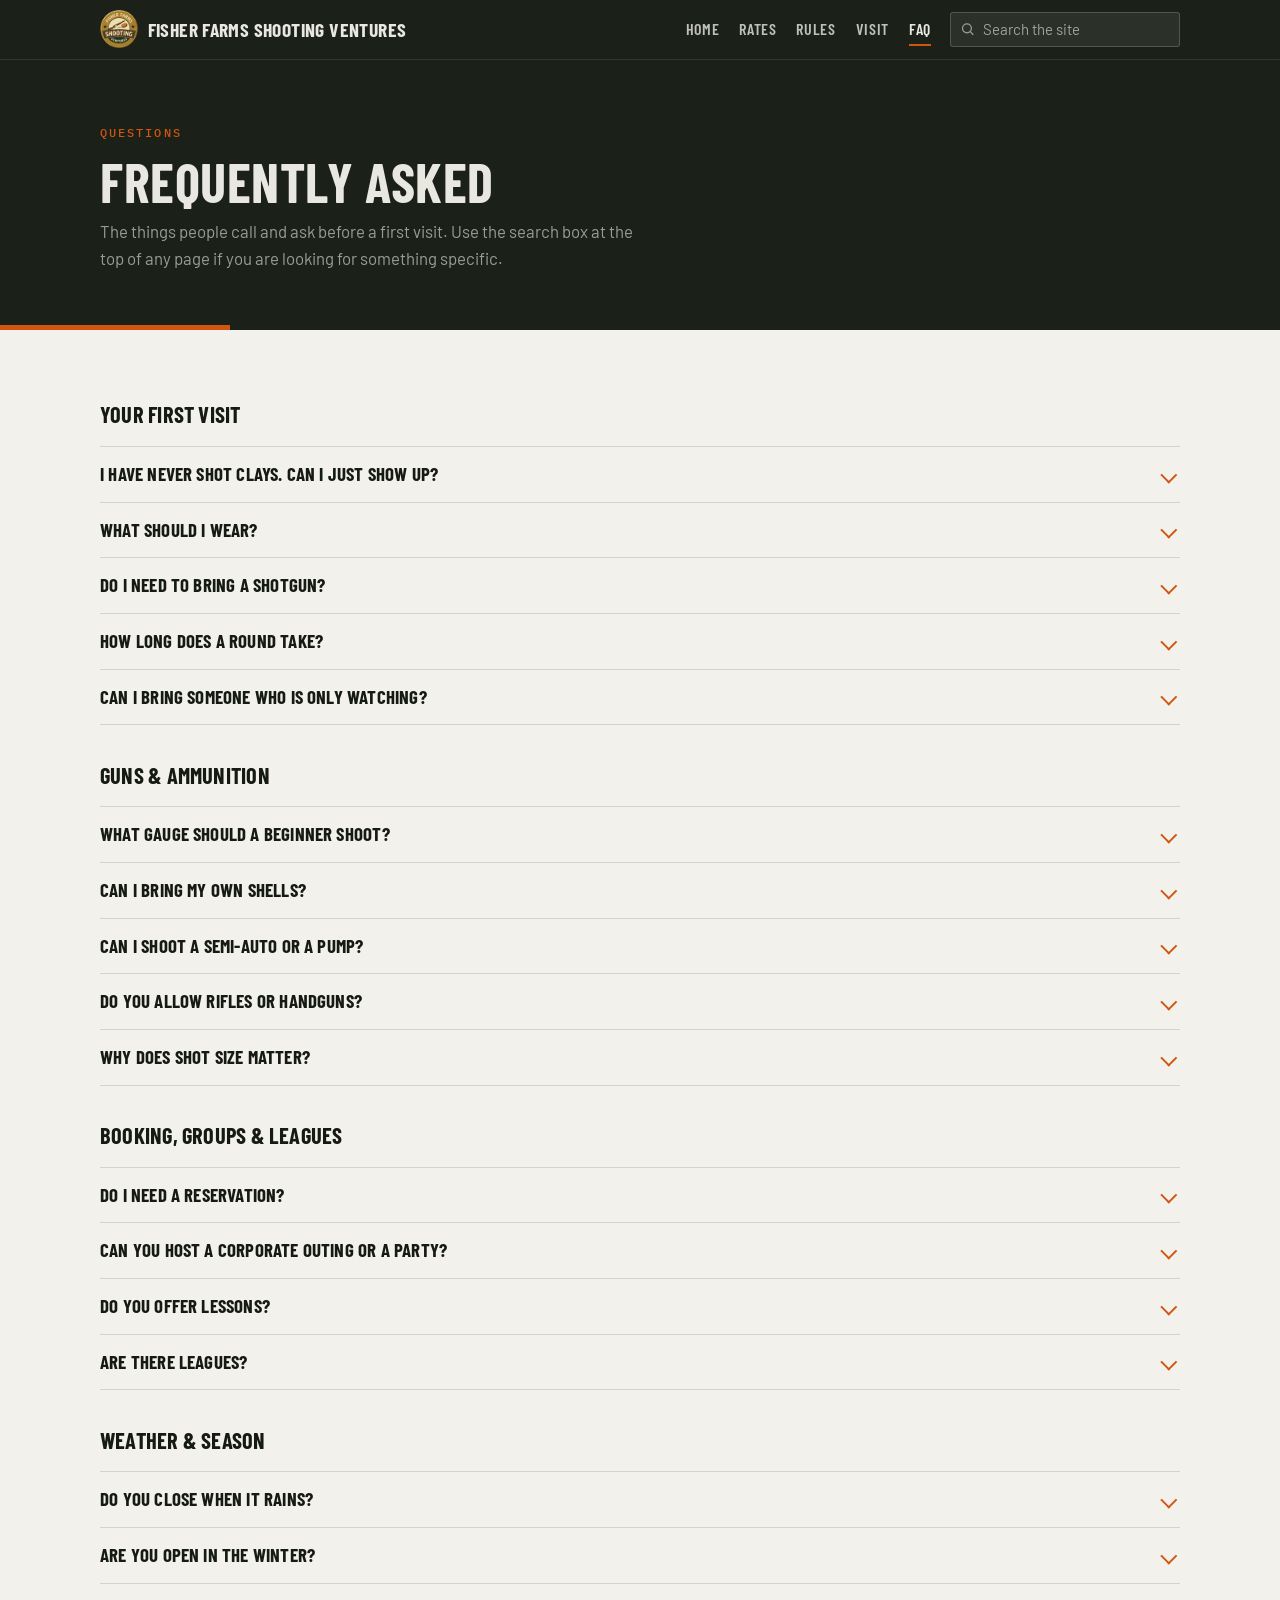
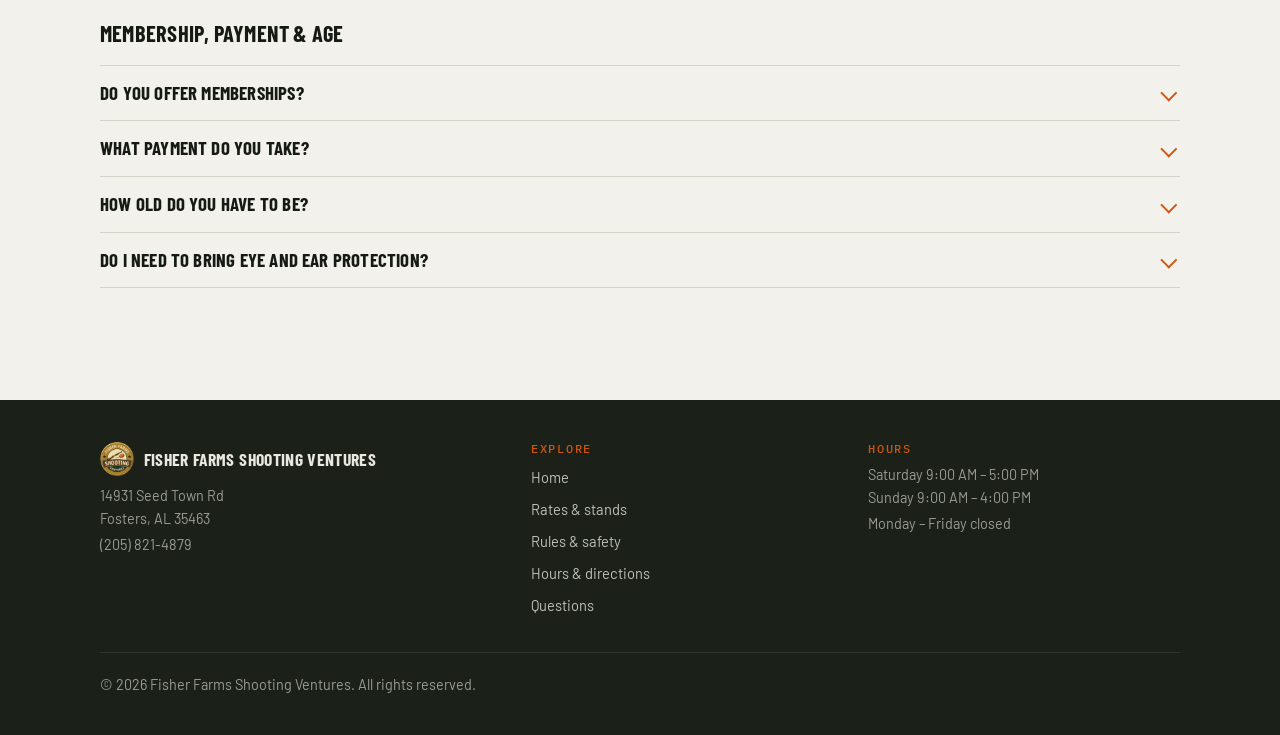
==== faq.html @ 7519901c "Add logo" ====
<!doctype html>
<html lang="en">
<head>
<meta charset="utf-8">
<meta name="viewport" content="width=device-width, initial-scale=1">
<title>Frequently Asked Questions — Fisher Farms Shooting Ventures</title>
<meta name="description" content="Answers about first visits, gauges and shells, booking, weather, membership and minimum age at Fisher Farms Shooting Ventures.">
<link rel="preconnect" href="https://fonts.googleapis.com">
<link rel="preconnect" href="https://fonts.gstatic.com" crossorigin>
<link rel="stylesheet" href="https://fonts.googleapis.com/css2?family=Barlow+Condensed:wght@600;700&family=Barlow:wght@400;500;600&family=IBM+Plex+Mono:wght@400;500&display=swap">
<link rel="stylesheet" href="style.css">
<link rel="icon" href="favicon.ico" sizes="32x32">
<link rel="icon" href="icon.svg" type="image/svg+xml">
<link rel="apple-touch-icon" href="apple-touch-icon.png">
<meta name="theme-color" content="#21351c">

<!-- link previews: what shows when someone texts or posts the URL -->
<meta property="og:type" content="website">
<meta property="og:site_name" content="Fisher Farms Shooting Ventures">
<meta property="og:title" content="Questions — Fisher Farms Shooting Ventures">
<meta property="og:description" content="First visits, shotguns and shells, booking a group, weather, and what to bring to Fisher Farms Shooting Ventures.">
<meta property="og:url" content="https://www.fisherfarmsshootingventures.com/faq.html">
<meta property="og:image" content="https://www.fisherfarmsshootingventures.com/images/field-station-shooter.jpg">
<meta property="og:image:width" content="1600">
<meta property="og:image:height" content="1067">
<meta property="og:image:alt" content="A shooter on the stand at Fisher Farms Shooting Ventures under an open sky">
<meta name="twitter:card" content="summary_large_image">
<meta name="twitter:title" content="Questions — Fisher Farms Shooting Ventures">
<meta name="twitter:description" content="First visits, shotguns and shells, booking a group, weather, and what to bring to Fisher Farms Shooting Ventures.">
<meta name="twitter:image" content="https://www.fisherfarmsshootingventures.com/images/field-station-shooter.jpg">
<link rel="canonical" href="https://www.fisherfarmsshootingventures.com/faq.html">
</head>
<body data-page="FAQ">
<a class="skip" href="#main">Skip to content</a>
<header class="topbar">
  <div class="wrap">
    <a class="brand" href="index.html"><img class="logo" src="images/logo-96.png" alt="" width="96" height="96">Fisher Farms Shooting Ventures</a>
    <nav class="nav" aria-label="Main">
      <a href="index.html">Home</a>
      <a href="rates.html">Rates</a>
      <a href="rules.html">Rules</a>
      <a href="visit.html">Visit</a>
      <a href="faq.html" aria-current="page">FAQ</a>
    </nav>
    <div class="search">
      <span class="icon" aria-hidden="true"><svg viewBox="0 0 24 24"><circle cx="11" cy="11" r="7"/><line x1="16.5" y1="16.5" x2="21" y2="21"/></svg></span>
      <input id="site-search" type="search" placeholder="Search the site" autocomplete="off" spellcheck="false"
             role="combobox" aria-expanded="false" aria-controls="search-results" aria-autocomplete="list"
             aria-label="Search this site">
      <div class="results" id="search-results"><ul role="listbox" aria-label="Search results"></ul></div>
    </div>
  </div>
</header>
<main id="main">

<section class="page-hero" style="border-bottom:0">
  <div class="wrap">
    <span class="eyebrow">Questions</span>
    <h1>Frequently asked</h1>
    <p>The things people call and ask before a first visit. Use the search box at the top of any page if you are looking for something specific.</p>
  </div>
</section>

<section id="faq-first">
  <div class="wrap">
    <div class="faq-group">
      <h2>Your first visit</h2>
      <div class="faq">
      <details id="faq-never-shot">
        <summary>I have never shot clays. Can I just show up?</summary>
        <div class="answer"><p>Yes. Come on a Saturday or Sunday, check in at the clubhouse and say it is your first time. Somebody will go over gun handling and how the stand works before you shoot anything.</p><p>Bring your own shotgun. Trap is the gentlest place to start.</p></div>
      </details>
      <details id="faq-what-to-wear">
        <summary>What should I wear?</summary>
        <div class="answer"><p>Closed-toe shoes, a hat with a brim, and layers. The course is uneven and often wet, falling chips of clay are harmless but startling, and open ground runs colder than the parking lot. A vest or a jacket with deep pockets makes carrying shells much easier.</p></div>
      </details>
      <details id="faq-own-gun">
        <summary>Do I need to bring a shotgun?</summary>
        <div class="answer"><p>Yes &mdash; bring your own. Any shotgun in safe working order, in any common gauge. Ammunition is sold at the clubhouse, so shells are the one thing you can turn up without.</p></div>
      </details>
      <details id="faq-how-long">
        <summary>How long does a round take?</summary>
        <div class="answer"><p>A round of twenty-five at trap or skeet takes twenty to thirty minutes. Live Action runs longer because you will want to go again. <!-- EDIT: confirm typical round lengths and target counts --></div>
      </details>
      <details id="faq-spectators">
        <summary>Can I bring someone who is only watching?</summary>
        <div class="answer"><p>Yes. Eye and ear protection is required for everyone in the shooting area, spectators included, so bring a spare set. Watchers stay behind the stand.</p></div>
      </details>
      </div>
    </div>

    <div class="faq-group" id="faq-guns">
      <h2>Guns &amp; ammunition</h2>
      <div class="faq">
      <details id="faq-gauge">
        <summary>What gauge should a beginner shoot?</summary>
        <div class="answer"><p>A 20 gauge is lighter and kicks less, which matters over a long morning. A 12 gauge is the most common and gives the widest choice of shells. If you are recoil-shy or small-framed, try a 20 before you commit to a morning behind a 12.</p></div>
      </details>
      <details id="faq-own-shells">
        <summary>Can I bring my own shells?</summary>
        <div class="answer"><p>Yes, within the ammunition rules: target loads only, no slugs, no buckshot, no magnum field loads. <!-- EDIT: confirm shot size and load limits with the owner -->Ammunition is also sold at the clubhouse if you would rather not haul your own.</p></div>
      </details>
      <details id="faq-semi-auto">
        <summary>Can I shoot a semi-auto or a pump?</summary>
        <div class="answer"><p>Any shotgun in safe working order is welcome &mdash; over/under, semi-auto, pump, side-by-side. The two-shell maximum applies to everyone regardless of what the magazine holds.</p></div>
      </details>
      <details id="faq-rifles">
        <summary>Do you allow rifles or handguns?</summary>
        <div class="answer"><p>No. This is a clay target range: shotguns only, on every stand.</p></div>
      </details>
      <details id="faq-shot-size">
        <summary>Why does shot size matter?</summary>
        <div class="answer"><p>Shot larger than a target load carries further than a range's safety fall zones are designed for. It is the most common reason a shooter gets stopped on a clay range, and it is nothing personal. <!-- EDIT: confirm the exact shot size limit --></div>
      </details>
      </div>
    </div>

    <div class="faq-group" id="faq-booking">
      <h2>Booking, groups &amp; leagues</h2>
      <div class="faq">
      <details id="faq-reservation">
        <summary>Do I need a reservation?</summary>
        <div class="answer"><p>Not for a normal visit &mdash; walk on and shoot. Call ahead if you are bringing a group, so the stands and machines are ready for you. Since we are only open Saturday and Sunday, weekend mornings are the busy stretch.</p></div>
      </details>
      <details id="faq-corporate">
        <summary>Can you host a corporate outing or a party?</summary>
        <div class="answer"><p>Yes &mdash; corporate outings, fundraisers, bachelor and bachelorette parties, birthdays. We staff the stations, run scoring, and can put an instructor with each squad so nobody stands around confused. Group pricing depends on head count and target volume; call the clubhouse. Deposit and final head count are due seven days out.</p></div>
      </details>
      <details id="faq-lessons">
        <summary>Do you offer lessons?</summary>
        <div class="answer"><p><!-- EDIT: confirm whether instruction is offered -->Ask at the clubhouse or call (205) 821-4879.</p></div>
      </details>
      <details id="faq-leagues">
        <summary>Are there leagues?</summary>
        <div class="answer"><p><!-- EDIT: confirm league schedule -->Call or ask at the desk about current leagues and how to get on the list.</p></div>
      </details>
      </div>
    </div>

    <div class="faq-group" id="faq-weather">
      <h2>Weather &amp; season</h2>
      <div class="faq">
      <details id="faq-rain">
        <summary>Do you close when it rains?</summary>
        <div class="answer"><p>No. We shoot in rain, wind and cold. Lightning closes the fields until thirty minutes after the last strike, and high wind can shut individual stations on the course. If the sky looks unsettled, call before you drive out.</p></div>
      </details>
      <details id="faq-winter">
        <summary>Are you open in the winter?</summary>
        <div class="answer"><p>Yes. We keep the same hours year round &mdash; Saturday 9:00 AM to 5:00 PM and Sunday 9:00 AM to 4:00 PM. Dress for it and bring gloves; cold does not bother a clay target one bit.</p></div>
      </details>
      </div>
    </div>

    <div class="faq-group" id="faq-money">
      <h2>Membership, payment &amp; age</h2>
      <div class="faq">
      <details id="faq-membership-worth">
        <summary>Do you offer memberships?</summary>
        <div class="answer"><p><!-- EDIT: confirm whether memberships are offered -->Call the clubhouse on (205) 821-4879 and ask &mdash; pricing and any membership options are set there.</p></div>
      </details>
      <details id="faq-payment">
        <summary>What payment do you take?</summary>
        <div class="answer"><p>Cash and card are both fine. Pay at the clubhouse before you head out to a stand.</p></div>
      </details>
      <details id="faq-age">
        <summary>How old do you have to be?</summary>
        <div class="answer"><p>Shooters under 18 must be accompanied by a parent or guardian, who stays on the stand with them. Whether a particular young shooter is ready has more to do with size and attention than birthdays &mdash; ask at the clubhouse if you are not sure. <!-- EDIT: confirm minimum age --></p></div>
      </details>
      <details id="faq-eye-ear">
        <summary>Do I need to bring eye and ear protection?</summary>
        <div class="answer"><p><!-- EDIT: confirm whether loaner eye and ear protection is available -->Bring your own. Eye and ear protection is required for everyone in the shooting area, including anyone just watching.</p></div>
      </details>
      </div>
    </div>
  </div>
</section>
</main>

<footer class="site">
  <div class="wrap">
    <div>
      <div class="brand"><img class="logo" src="images/logo-96.png" alt="Fisher Farms Shooting Ventures logo" width="96" height="96">Fisher Farms Shooting Ventures</div>
      <p>14931 Seed Town Rd<br>Fosters, AL 35463</p>
      <p>(205) 821-4879</p>
    </div>
    <div>
      <h2>Explore</h2>
      <ul>
        <li><a href="index.html">Home</a></li>
        <li><a href="rates.html">Rates &amp; stands</a></li>
        <li><a href="rules.html">Rules &amp; safety</a></li>
        <li><a href="visit.html">Hours &amp; directions</a></li>
        <li><a href="faq.html">Questions</a></li>
      </ul>
    </div>
    <div>
      <h2>Hours</h2>
      <p>Saturday 9:00 AM &ndash; 5:00 PM<br>Sunday 9:00 AM &ndash; 4:00 PM</p>
      <p>Monday &ndash; Friday closed</p>
    </div>
  </div>
  <div class="wrap colophon">
    <p>&copy; 2026 Fisher Farms Shooting Ventures. All rights reserved.</p>
  </div>
</footer>

<script src="search-data.js"></script>
<script src="search.js"></script>

<script>
/* Open the matching question when someone arrives from a search result. */
(function () {
  function openFromHash() {
    var id = location.hash.slice(1);
    if (!id) return;
    var el = document.getElementById(id);
    if (!el) return;
    if (el.tagName === "DETAILS") el.open = true;
    var d = el.closest ? el.closest("details") : null;
    if (d) d.open = true;
    setTimeout(function () { el.scrollIntoView({ block: "center" }); }, 0);
  }
  window.addEventListener("hashchange", openFromHash);
  document.addEventListener("DOMContentLoaded", openFromHash);
})();
</script>
</body>
</html>
---- style.css ----
/* ============================================================
   Fisher Farms Shooting Ventures — shared stylesheet
   One file, loaded by every page. Edit here, every page changes.
   ============================================================ */

:root{
  --ink:#161a15;
  --paper:#f2f1eb;
  --surface:#ffffff;
  --surface-2:#e8e7df;
  --line:#d5d4c9;
  --muted:#5f6659;
  --accent:#cf5510;
  --accent-ink:#ffffff;
  --steel:#1b2119;
  --steel-ink:#e9e8e0;
  --steel-dim:rgba(233,232,224,.62);
  --shadow:0 1px 2px rgba(22,26,21,.06), 0 8px 24px rgba(22,26,21,.08);
  --mark:#ffd9a8;
  --mark-ink:#3a2408;
}
@media (prefers-color-scheme: dark){
  :root:not([data-theme="light"]){
    --ink:#e9e8e0;
    --paper:#12150f;
    --surface:#1a1e16;
    --surface-2:#222719;
    --line:#2f3529;
    --muted:#9aa392;
    --accent:#ff7433;
    --accent-ink:#180d05;
    --steel:#0b0e08;
    --steel-ink:#e9e8e0;
    --steel-dim:rgba(233,232,224,.6);
    --shadow:0 1px 2px rgba(0,0,0,.45), 0 8px 24px rgba(0,0,0,.4);
    --mark:#5c3d12;
    --mark-ink:#ffe6c4;
  }
}
:root[data-theme="dark"]{
  --ink:#e9e8e0;
  --paper:#12150f;
  --surface:#1a1e16;
  --surface-2:#222719;
  --line:#2f3529;
  --muted:#9aa392;
  --accent:#ff7433;
  --accent-ink:#180d05;
  --steel:#0b0e08;
  --steel-ink:#e9e8e0;
  --steel-dim:rgba(233,232,224,.6);
  --shadow:0 1px 2px rgba(0,0,0,.45), 0 8px 24px rgba(0,0,0,.4);
  --mark:#5c3d12;
  --mark-ink:#ffe6c4;
}

*{box-sizing:border-box}
html{scroll-behavior:smooth;scroll-padding-top:96px}
@media (prefers-reduced-motion: reduce){
  html{scroll-behavior:auto}
  *{animation:none !important;transition:none !important}
}
body{
  margin:0;background:var(--paper);color:var(--ink);
  font-family:"Barlow","Helvetica Neue",Arial,sans-serif;
  font-size:17px;line-height:1.6;-webkit-font-smoothing:antialiased;
}
h1,h2,h3,.cond{
  font-family:"Barlow Condensed","Barlow",Arial Narrow,sans-serif;
  font-weight:700;text-transform:uppercase;letter-spacing:.01em;
  line-height:1.05;text-wrap:balance;margin:0;
}
a{color:inherit}
img{max-width:100%;height:auto;display:block}
.wrap{width:min(1080px,92vw);margin-inline:auto}
.eyebrow{font-family:"IBM Plex Mono",ui-monospace,monospace;font-size:.72rem;letter-spacing:.18em;text-transform:uppercase;color:var(--accent);font-weight:500}
.skip{position:absolute;left:-9999px;top:0;background:var(--accent);color:var(--accent-ink);padding:.6rem 1rem;z-index:99}
.skip:focus{left:0}

/* ---------------- header ---------------- */
.topbar{position:sticky;top:0;z-index:40;background:var(--steel);color:var(--steel-ink);border-bottom:1px solid rgba(255,255,255,.09)}
.topbar .wrap{display:flex;align-items:center;gap:1.2rem;padding:.65rem 0;flex-wrap:wrap}
.brand{display:flex;align-items:center;gap:.6rem;font-family:"Barlow Condensed",sans-serif;font-weight:700;text-transform:uppercase;font-size:1.22rem;letter-spacing:.02em;text-decoration:none;white-space:nowrap;margin-right:auto}
.brand .dot{width:13px;height:13px;background:var(--accent);border-radius:50%;box-shadow:0 0 0 3px rgba(207,85,16,.25);flex:none}
.brand .logo{width:38px;height:38px;flex:none;display:block}
footer.site .brand .logo{width:34px;height:34px}
@media (max-width:900px){.brand .logo{width:34px;height:34px}}
.nav{display:flex;gap:1.25rem;font-family:"Barlow Condensed",sans-serif;text-transform:uppercase;font-weight:600;font-size:1rem;letter-spacing:.04em}
.nav a{text-decoration:none;opacity:.8;padding:.15rem 0;border-bottom:2px solid transparent;white-space:nowrap}
.nav a:hover{opacity:1;border-bottom-color:rgba(207,85,16,.5)}
.nav a[aria-current="page"]{opacity:1;border-bottom-color:var(--accent)}
.nav a:focus-visible{outline:2px solid var(--accent);outline-offset:3px;opacity:1}

/* ---------------- search ---------------- */
.search{position:relative;flex:none;width:230px}
.search input{
  width:100%;padding:.48rem .7rem .48rem 2rem;
  background:rgba(255,255,255,.07);color:var(--steel-ink);
  border:1px solid rgba(255,255,255,.18);border-radius:3px;
  font-family:"Barlow",sans-serif;font-size:.94rem;
}
.search input::placeholder{color:var(--steel-dim)}
.search input:focus{outline:none;border-color:var(--accent);background:rgba(255,255,255,.11)}
.search .icon{position:absolute;left:.6rem;top:50%;transform:translateY(-50%);width:.95rem;height:.95rem;opacity:.6;pointer-events:none}
.search .icon svg{display:block;width:100%;height:100%;stroke:currentColor;fill:none;stroke-width:2}

.results{
  position:absolute;top:calc(100% + .45rem);right:0;width:min(420px,86vw);
  background:var(--surface);color:var(--ink);
  border:1px solid var(--line);box-shadow:var(--shadow);
  max-height:min(60vh,420px);overflow-y:auto;display:none;border-radius:4px;
}
.results.open{display:block}
.results ul{list-style:none;margin:0;padding:0}
.results li a{
  display:block;padding:.7rem .9rem;text-decoration:none;
  border-bottom:1px solid var(--line);
}
.results li:last-child a{border-bottom:0}
.results li a:hover,.results li a:focus,.results li.active a{background:var(--surface-2);outline:none}
.results .r-page{font-family:"IBM Plex Mono",monospace;font-size:.64rem;letter-spacing:.14em;text-transform:uppercase;color:var(--accent);display:block;margin-bottom:.15rem}
.results .r-title{font-family:"Barlow Condensed",sans-serif;text-transform:uppercase;font-weight:700;font-size:1.05rem;line-height:1.15;display:block}
.results .r-snip{font-size:.86rem;color:var(--muted);line-height:1.45;margin-top:.12rem;display:block}
.results mark{background:var(--mark);color:var(--mark-ink);padding:0 .1em;border-radius:2px}
.results .r-empty{padding:.9rem;font-size:.9rem;color:var(--muted)}
.results .r-empty b{color:var(--ink)}

@media (max-width:900px){
  .topbar .wrap{padding-bottom:.55rem}
  .brand{margin-right:0;width:100%;white-space:normal;font-size:1.08rem;line-height:1.2;align-items:flex-start}
  .brand .dot{margin-top:.3rem}
  .nav{order:3;width:100%;overflow-x:auto;padding-bottom:.2rem;gap:1.1rem;-webkit-overflow-scrolling:touch}
  .search{order:2;width:100%}
  .results{right:auto;left:0;width:100%}
}

/* ---------------- hero ---------------- */
.hero{background:var(--steel);color:var(--steel-ink);padding:clamp(3rem,9vw,6rem) 0 0;position:relative;overflow:hidden;isolation:isolate}
.hero-bg{position:absolute;inset:0;z-index:0}
.hero-bg img{width:100%;height:100%;object-fit:cover;object-position:50% 58%}
.hero-bg::after{
  content:"";position:absolute;inset:0;
  background:linear-gradient(100deg, rgba(11,14,8,.94) 0%, rgba(11,14,8,.86) 38%, rgba(11,14,8,.55) 70%, rgba(11,14,8,.35) 100%);
}
@media (max-width:860px){
  .hero-bg::after{background:linear-gradient(180deg, rgba(11,14,8,.82) 0%, rgba(11,14,8,.9) 55%, rgba(11,14,8,.95) 100%)}
}
.hero > .wrap{position:relative;z-index:1}
.hero::after{content:"";position:absolute;inset:auto 0 0 0;height:6px;background:linear-gradient(90deg,var(--accent) 0 22%,transparent 22% 100%)}
.hero-grid{display:grid;grid-template-columns:1.35fr .9fr;gap:clamp(1.5rem,4vw,3.5rem);align-items:end;padding-bottom:clamp(2.5rem,6vw,4rem)}
@media (max-width:860px){.hero-grid{grid-template-columns:1fr;align-items:start}}
.hero h1{font-size:clamp(2.6rem,7.5vw,5rem);margin:.6rem 0 1rem}
.hero h1 em{font-style:normal;color:var(--accent);display:block}
.hero p.lede{font-size:clamp(1.05rem,2vw,1.2rem);max-width:46ch;color:var(--steel-dim);margin:0 0 1.8rem}

/* smaller hero for interior pages */
.page-hero{background:var(--steel);color:var(--steel-ink);padding:clamp(2.2rem,6vw,3.6rem) 0;position:relative}
.page-hero::after{content:"";position:absolute;inset:auto 0 0 0;height:5px;background:linear-gradient(90deg,var(--accent) 0 18%,transparent 18% 100%)}
.page-hero h1{font-size:clamp(2.1rem,5.5vw,3.4rem);margin:.5rem 0 .55rem}
.page-hero p{margin:0;color:var(--steel-dim);max-width:60ch;font-size:1.05rem}

.btnrow{display:flex;flex-wrap:wrap;gap:.7rem}
.btn{display:inline-block;padding:.75rem 1.45rem;font-family:"Barlow Condensed",sans-serif;font-weight:700;text-transform:uppercase;letter-spacing:.05em;font-size:1.05rem;text-decoration:none;border:2px solid var(--accent);transition:transform .12s ease,background-color .12s ease}
.btn-solid{background:var(--accent);color:var(--accent-ink)}
.btn-ghost{background:transparent;color:inherit}
.btn:hover{transform:translateY(-1px)}
.btn-ghost:hover{background:rgba(207,85,16,.14)}
.btn:focus-visible{outline:3px solid currentColor;outline-offset:2px}

.board{border:1px solid rgba(255,255,255,.14);background:rgba(255,255,255,.04);padding:1.25rem 1.35rem}
.board h2{font-size:.8rem;letter-spacing:.14em;text-transform:uppercase;color:var(--accent);margin-bottom:.9rem;font-family:"IBM Plex Mono",monospace;font-weight:500}
.board dl{margin:0;display:grid;grid-template-columns:auto 1fr;gap:.42rem 1rem;font-size:.95rem}
.board dt{font-family:"IBM Plex Mono",monospace;font-size:.78rem;text-transform:uppercase;letter-spacing:.08em;color:var(--steel-dim);padding-top:.18rem}
.board dd{margin:0;font-variant-numeric:tabular-nums}

/* ---------------- sections ---------------- */
section{padding:clamp(2.6rem,6vw,4.6rem) 0;border-bottom:1px solid var(--line)}
section:last-of-type{border-bottom:0}
.sec-head{margin-bottom:2rem;max-width:62ch}
.sec-head h2{font-size:clamp(1.8rem,3.8vw,2.6rem);margin:.4rem 0 .55rem}
.sec-head p{color:var(--muted);margin:0;max-width:62ch}

/* ---------------- tables ---------------- */
.tablewrap{overflow-x:auto}
table{width:100%;border-collapse:collapse;font-size:.98rem}
caption{text-align:left;font-family:"IBM Plex Mono",monospace;font-size:.74rem;letter-spacing:.14em;text-transform:uppercase;color:var(--muted);padding:0 0 .7rem}
th,td{text-align:left;padding:.7rem .6rem;border-bottom:1px solid var(--line)}
th{font-family:"Barlow Condensed",sans-serif;text-transform:uppercase;letter-spacing:.06em;font-size:.95rem;color:var(--muted);font-weight:700}
td.price{text-align:right;font-family:"IBM Plex Mono",monospace;font-variant-numeric:tabular-nums;white-space:nowrap;font-weight:500}
tbody tr:last-child td{border-bottom:0}
.note{font-size:.88rem;color:var(--muted);margin-top:.9rem}

/* ---------------- cards ---------------- */
.grid-2{display:grid;grid-template-columns:1.25fr 1fr;gap:2.4rem}
.grid-even{display:grid;grid-template-columns:1fr 1fr;gap:2.4rem}
@media (max-width:860px){.grid-2,.grid-even{grid-template-columns:1fr;gap:2rem}}
.cards{display:grid;gap:1rem}
.card{background:var(--surface);border:1px solid var(--line);padding:1.3rem 1.35rem;box-shadow:var(--shadow)}
.card.featured{border-color:var(--accent);border-width:2px;position:relative}
.card.featured::before{content:"Most popular";position:absolute;top:-.72rem;left:1.2rem;background:var(--accent);color:var(--accent-ink);font-family:"IBM Plex Mono",monospace;font-size:.66rem;letter-spacing:.12em;text-transform:uppercase;padding:.2rem .55rem}
.card h3{font-size:1.32rem;margin-bottom:.15rem}
.card .cost{font-family:"IBM Plex Mono",monospace;font-size:1.45rem;font-variant-numeric:tabular-nums;font-weight:500;margin:.35rem 0 .8rem;display:block}
.card .cost small{font-size:.8rem;color:var(--muted);font-family:"Barlow",sans-serif}
.card ul{margin:0;padding-left:1.1rem;font-size:.94rem;color:var(--muted)}
.card li{margin-bottom:.3rem}

.tiles{display:grid;grid-template-columns:repeat(4,1fr);gap:1rem}
.cards-3{display:grid;grid-template-columns:repeat(auto-fit,minmax(235px,1fr));gap:1rem}
@media (max-width:860px){.tiles{grid-template-columns:repeat(2,1fr)}}
@media (max-width:480px){.tiles{grid-template-columns:1fr}}
.tile{background:var(--surface);border:1px solid var(--line);padding:1.1rem;box-shadow:var(--shadow);text-decoration:none;display:block;transition:transform .12s ease,border-color .12s ease}
a.tile:hover{transform:translateY(-2px);border-color:var(--accent)}
.tile h3{font-size:1.18rem;margin-bottom:.25rem}
.tile .tag{font-family:"IBM Plex Mono",monospace;font-size:.68rem;letter-spacing:.1em;text-transform:uppercase;color:var(--accent);display:block;margin-bottom:.5rem}
.tile p{margin:0;font-size:.92rem;color:var(--muted)}

/* ---------------- rules ---------------- */
.four{list-style:none;margin:0;padding:0;counter-reset:rule}
.four li{counter-increment:rule;position:relative;padding:.9rem 0 .9rem 3.2rem;border-bottom:1px solid var(--line);font-weight:500}
.four li:last-child{border-bottom:0}
.four li::before{content:counter(rule,decimal-leading-zero);position:absolute;left:0;top:.85rem;font-family:"IBM Plex Mono",monospace;font-size:.9rem;color:var(--accent);font-weight:500;border:1px solid var(--accent);padding:.1rem .4rem}
.houserules,.checklist{list-style:none;margin:0;padding:0}
.houserules li{padding:.55rem 0 .55rem 1.6rem;position:relative;font-size:.97rem}
.houserules li::before{content:"";position:absolute;left:0;top:1.02rem;width:.55rem;height:.55rem;background:var(--accent);border-radius:50%}
.checklist li{padding:.5rem 0 .5rem 2rem;position:relative;font-size:.97rem;border-bottom:1px solid var(--line)}
.checklist li:last-child{border-bottom:0}
.checklist li::before{content:"";position:absolute;left:0;top:.95rem;width:.95rem;height:.5rem;border-left:2px solid var(--accent);border-bottom:2px solid var(--accent);transform:rotate(-45deg)}

.callout{background:var(--surface-2);border-left:4px solid var(--accent);padding:1.05rem 1.2rem;margin-top:1.5rem;font-size:.95rem}
.callout strong{font-family:"Barlow Condensed",sans-serif;text-transform:uppercase;letter-spacing:.04em;font-size:1.05rem;display:block;margin-bottom:.2rem}
.callout p{margin:0}

/* ---------------- FAQ ---------------- */
.faq{border-top:1px solid var(--line);margin-top:1.2rem}
.faq details{border-bottom:1px solid var(--line);background:transparent}
.faq summary{
  cursor:pointer;list-style:none;padding:1rem 2.2rem 1rem 0;position:relative;
  font-family:"Barlow Condensed",sans-serif;text-transform:uppercase;font-weight:700;
  font-size:1.18rem;letter-spacing:.01em;line-height:1.2;
}
.faq summary::-webkit-details-marker{display:none}
.faq summary::after{
  content:"";position:absolute;right:.35rem;top:1.35rem;width:.6rem;height:.6rem;
  border-right:2px solid var(--accent);border-bottom:2px solid var(--accent);
  transform:rotate(45deg);transition:transform .15s ease;
}
.faq details[open] summary::after{transform:rotate(-135deg);top:1.5rem}
.faq summary:hover{color:var(--accent)}
.faq summary:focus-visible{outline:2px solid var(--accent);outline-offset:2px}
.faq .answer{padding:0 0 1.1rem;color:var(--muted);font-size:.97rem;max-width:70ch}
.faq .answer p{margin:0 0 .7rem}
.faq .answer p:last-child{margin-bottom:0}
.faq .answer a{color:var(--accent)}
.faq-group{margin-bottom:2.4rem}
.faq-group > h2{font-size:1.4rem;margin-bottom:.2rem}

/* ---------------- hours & contact ---------------- */
.hours{width:100%;border-collapse:collapse;margin-bottom:1.4rem}
.hours td{padding:.55rem .4rem;border-bottom:1px solid var(--line);font-variant-numeric:tabular-nums}
.hours td:first-child{font-family:"Barlow Condensed",sans-serif;text-transform:uppercase;font-weight:700;letter-spacing:.04em}
.hours td:last-child{text-align:right;font-family:"IBM Plex Mono",monospace;font-size:.92rem}
.contact p{margin:.2rem 0 1.1rem}
.contact a{color:var(--accent);text-decoration-thickness:1px;text-underline-offset:3px}
.label{font-family:"IBM Plex Mono",monospace;font-size:.72rem;letter-spacing:.14em;text-transform:uppercase;color:var(--muted);display:block;margin-bottom:.15rem}

/* ---------------- photo slots ---------------- */
.photos{display:grid;grid-template-columns:repeat(3,1fr);gap:1rem}
@media (max-width:760px){.photos{grid-template-columns:repeat(2,1fr)}}
@media (max-width:480px){.photos{grid-template-columns:1fr}}
.photo-slot{
  aspect-ratio:4/3;border:2px dashed var(--line);background:var(--surface);
  display:grid;place-content:center;text-align:center;padding:1rem;gap:.3rem;
}
.photos figure img{width:100%;aspect-ratio:4/3;object-fit:cover;object-position:50% 42%;border:1px solid var(--line)}
.photo-slot span{font-family:"IBM Plex Mono",monospace;font-size:.68rem;letter-spacing:.12em;text-transform:uppercase;color:var(--accent)}
.photo-slot em{font-style:normal;font-size:.88rem;color:var(--muted)}
figure{margin:0}
figcaption{font-size:.85rem;color:var(--muted);margin-top:.4rem}

/* ---------------- footer ---------------- */
footer.site{background:var(--steel);color:var(--steel-ink);padding:2.6rem 0 2.2rem}
footer.site .wrap{display:grid;grid-template-columns:1.3fr 1fr 1fr;gap:1.6rem}
@media (max-width:760px){footer.site .wrap{grid-template-columns:1fr;gap:1.4rem}}
footer.site p{margin:.2rem 0;font-size:.9rem;color:var(--steel-dim)}
footer.site .brand{font-size:1.1rem;margin-bottom:.5rem}
footer.site h2{font-size:.78rem;font-family:"IBM Plex Mono",monospace;letter-spacing:.14em;color:var(--accent);font-weight:500;margin-bottom:.5rem}
footer.site ul{list-style:none;margin:0;padding:0}
footer.site li{margin-bottom:.3rem}
footer.site a{color:var(--steel-ink);text-decoration:none;font-size:.92rem;opacity:.8}
footer.site a:hover{opacity:1;color:var(--accent)}
.colophon{border-top:1px solid rgba(255,255,255,.09);margin-top:1.8rem;padding-top:1.1rem}
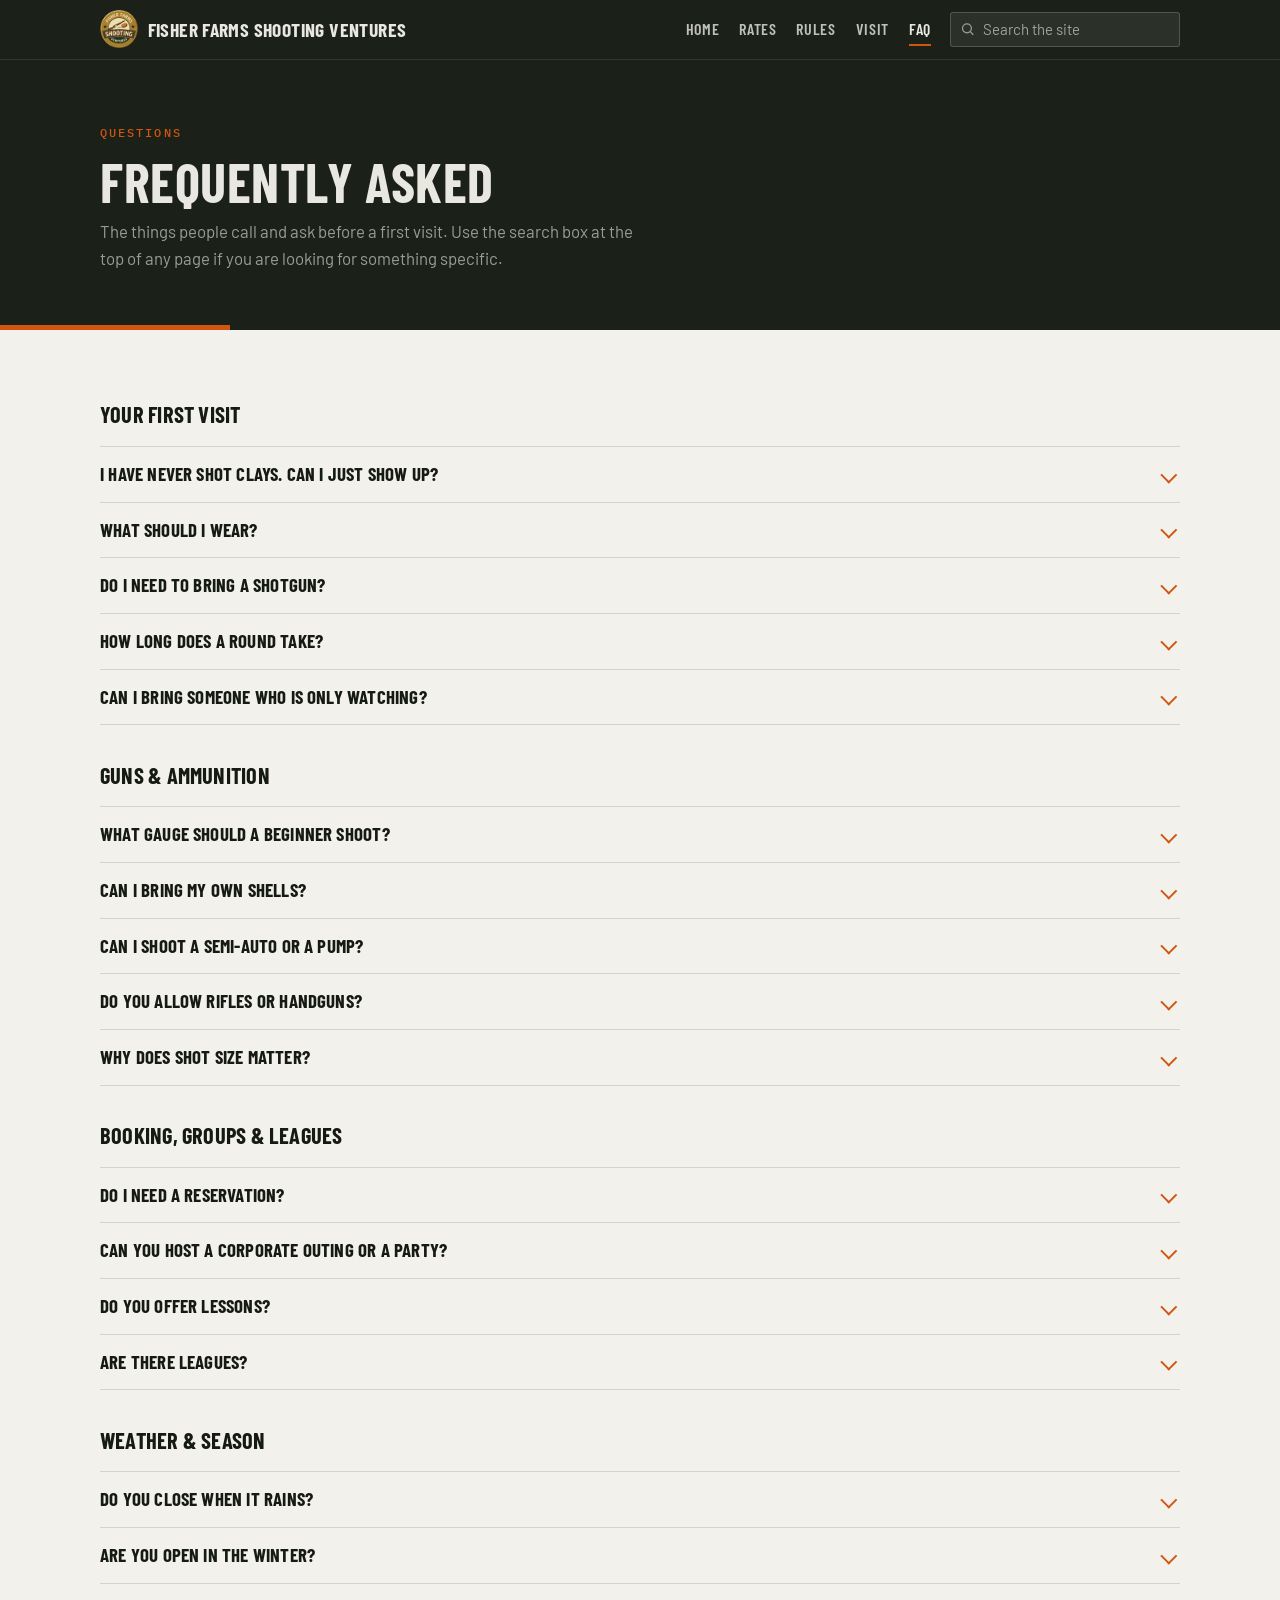
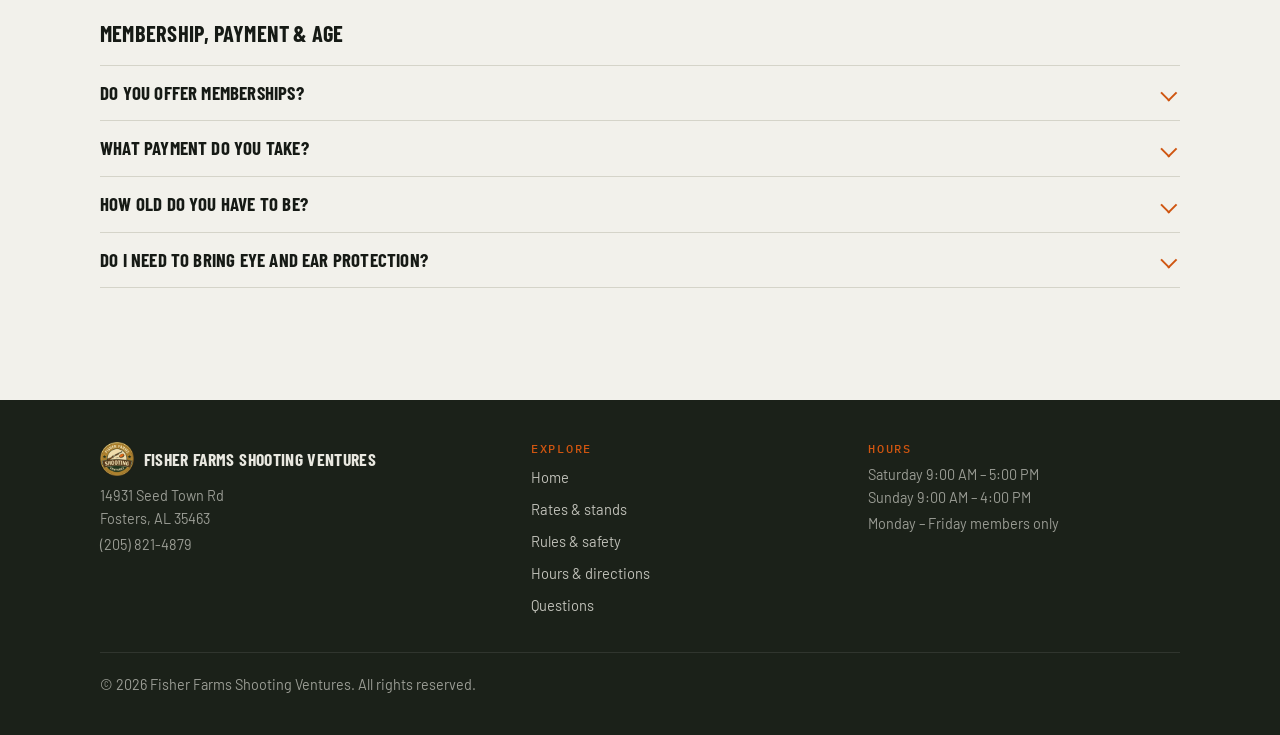
==== commit 1ff8587c: "BHours update" ====
--- a/faq.html
+++ b/faq.html
@@ -68,7 +68,7 @@
       <div class="faq">
       <details id="faq-never-shot">
         <summary>I have never shot clays. Can I just show up?</summary>
-        <div class="answer"><p>Yes. Come on a Saturday or Sunday, check in at the clubhouse and say it is your first time. Somebody will go over gun handling and how the stand works before you shoot anything.</p><p>Bring your own shotgun. Trap is the gentlest place to start.</p></div>
+        <div class="answer"><p>Yes. Come on a Saturday or Sunday &mdash; those are our public days &mdash; check in at the clubhouse and say it is your first time. Somebody will go over gun handling and how the stand works before you shoot anything.</p><p>Bring your own shotgun. Trap is the gentlest place to start.</p></div>
       </details>
       <details id="faq-what-to-wear">
         <summary>What should I wear?</summary>
@@ -120,7 +120,7 @@
       <div class="faq">
       <details id="faq-reservation">
         <summary>Do I need a reservation?</summary>
-        <div class="answer"><p>Not for a normal visit &mdash; walk on and shoot. Call ahead if you are bringing a group, so the stands and machines are ready for you. Since we are only open Saturday and Sunday, weekend mornings are the busy stretch.</p></div>
+        <div class="answer"><p>Not for a normal visit &mdash; walk on and shoot. Call ahead if you are bringing a group, so the stands and machines are ready for you. Saturday and Sunday are the public days, so weekend mornings are the busy stretch.</p></div>
       </details>
       <details id="faq-corporate">
         <summary>Can you host a corporate outing or a party?</summary>
@@ -146,7 +146,7 @@
       </details>
       <details id="faq-winter">
         <summary>Are you open in the winter?</summary>
-        <div class="answer"><p>Yes. We keep the same hours year round &mdash; Saturday 9:00 AM to 5:00 PM and Sunday 9:00 AM to 4:00 PM. Dress for it and bring gloves; cold does not bother a clay target one bit.</p></div>
+        <div class="answer"><p>Yes. We keep the same hours year round &mdash; Saturday 9:00 AM to 5:00 PM and Sunday 9:00 AM to 4:00 PM, with the week reserved for members. Dress for it and bring gloves; cold does not bother a clay target one bit.</p></div>
       </details>
       </div>
     </div>
@@ -156,7 +156,7 @@
       <div class="faq">
       <details id="faq-membership-worth">
         <summary>Do you offer memberships?</summary>
-        <div class="answer"><p><!-- EDIT: confirm whether memberships are offered -->Call the clubhouse on (205) 821-4879 and ask &mdash; pricing and any membership options are set there.</p></div>
+        <div class="answer"><p>Yes. Members can shoot Monday through Friday, when the range is closed to the public. <!-- EDIT: add membership pricing, what it includes, and how to sign up -->Call the clubhouse on (205) 821-4879 for pricing and how to join.</p></div>
       </details>
       <details id="faq-payment">
         <summary>What payment do you take?</summary>
@@ -196,7 +196,7 @@
     <div>
       <h2>Hours</h2>
       <p>Saturday 9:00 AM &ndash; 5:00 PM<br>Sunday 9:00 AM &ndash; 4:00 PM</p>
-      <p>Monday &ndash; Friday closed</p>
+      <p>Monday &ndash; Friday members only</p>
     </div>
   </div>
   <div class="wrap colophon">
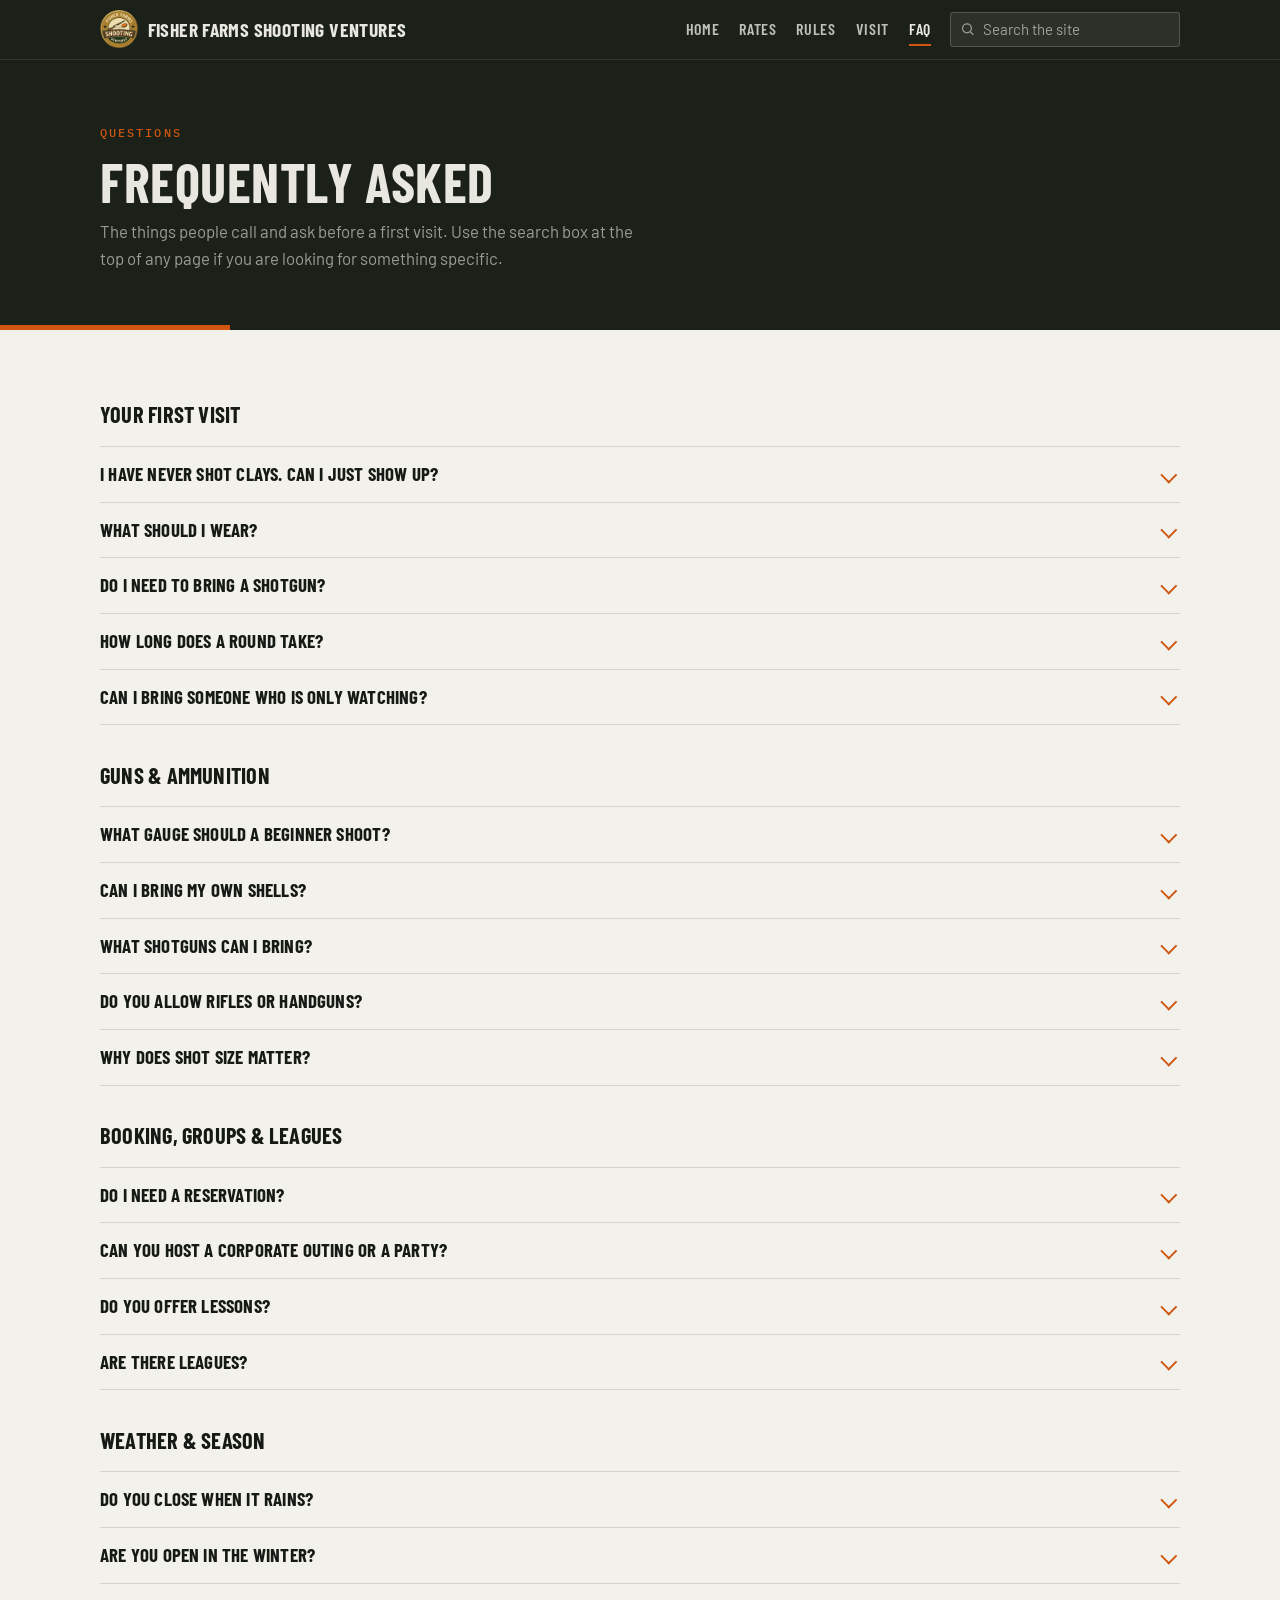
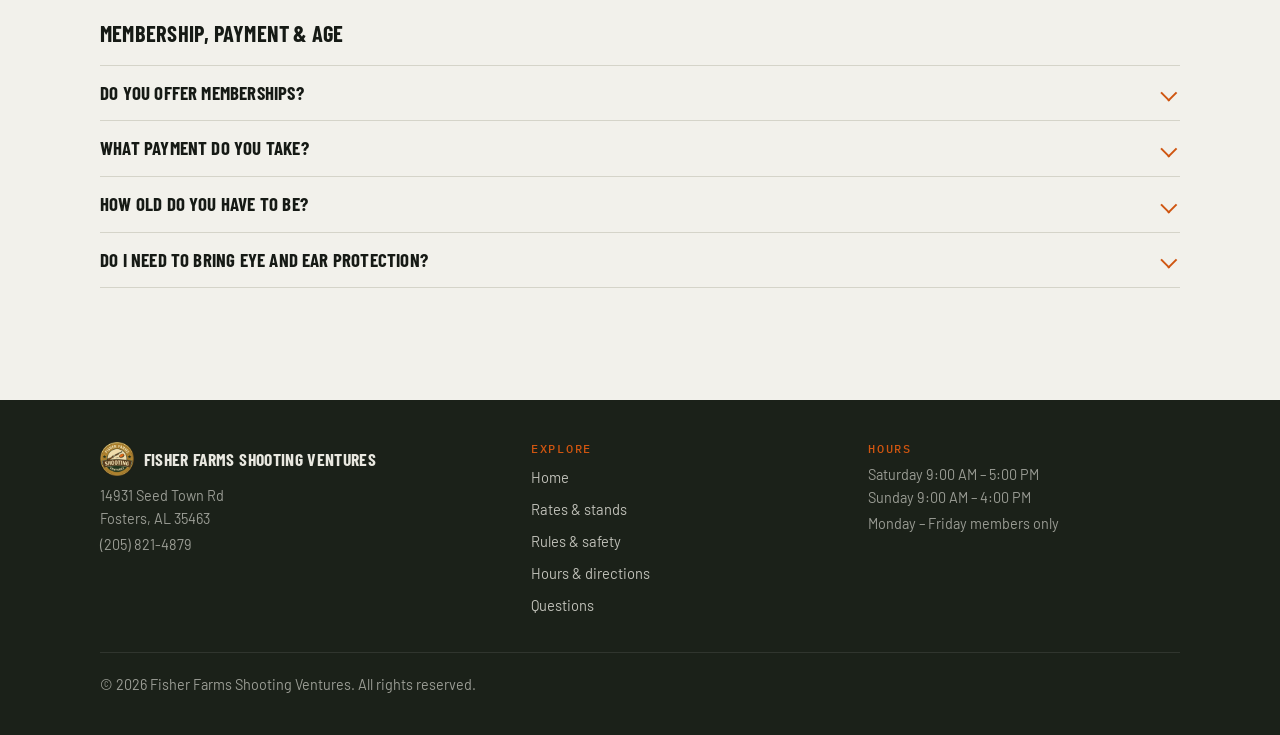
==== commit 686816c5: "wording update" ====
--- a/faq.html
+++ b/faq.html
@@ -72,7 +72,7 @@
       </details>
       <details id="faq-what-to-wear">
         <summary>What should I wear?</summary>
-        <div class="answer"><p>Closed-toe shoes, a hat with a brim, and layers. The course is uneven and often wet, falling chips of clay are harmless but startling, and open ground runs colder than the parking lot. A vest or a jacket with deep pockets makes carrying shells much easier.</p></div>
+        <div class="answer"><p>Closed-toe shoes and a hat with a brim. The ground is uneven and often wet, and falling chips of clay are harmless but startling. A vest or a jacket with deep pockets makes carrying shells much easier.</p></div>
       </details>
       <details id="faq-own-gun">
         <summary>Do I need to bring a shotgun?</summary>
@@ -101,8 +101,8 @@
         <div class="answer"><p>Yes, within the ammunition rules: target loads only, no slugs, no buckshot, no magnum field loads. <!-- EDIT: confirm shot size and load limits with the owner -->Ammunition is also sold at the clubhouse if you would rather not haul your own.</p></div>
       </details>
       <details id="faq-semi-auto">
-        <summary>Can I shoot a semi-auto or a pump?</summary>
-        <div class="answer"><p>Any shotgun in safe working order is welcome &mdash; over/under, semi-auto, pump, side-by-side. The two-shell maximum applies to everyone regardless of what the magazine holds.</p></div>
+        <summary>What shotguns can I bring?</summary>
+        <div class="answer"><p>Any shotgun in safe working order &mdash; over/under, semi-auto, pump, side-by-side. The two-shell maximum applies to everyone regardless of what the magazine holds.</p></div>
       </details>
       <details id="faq-rifles">
         <summary>Do you allow rifles or handguns?</summary>
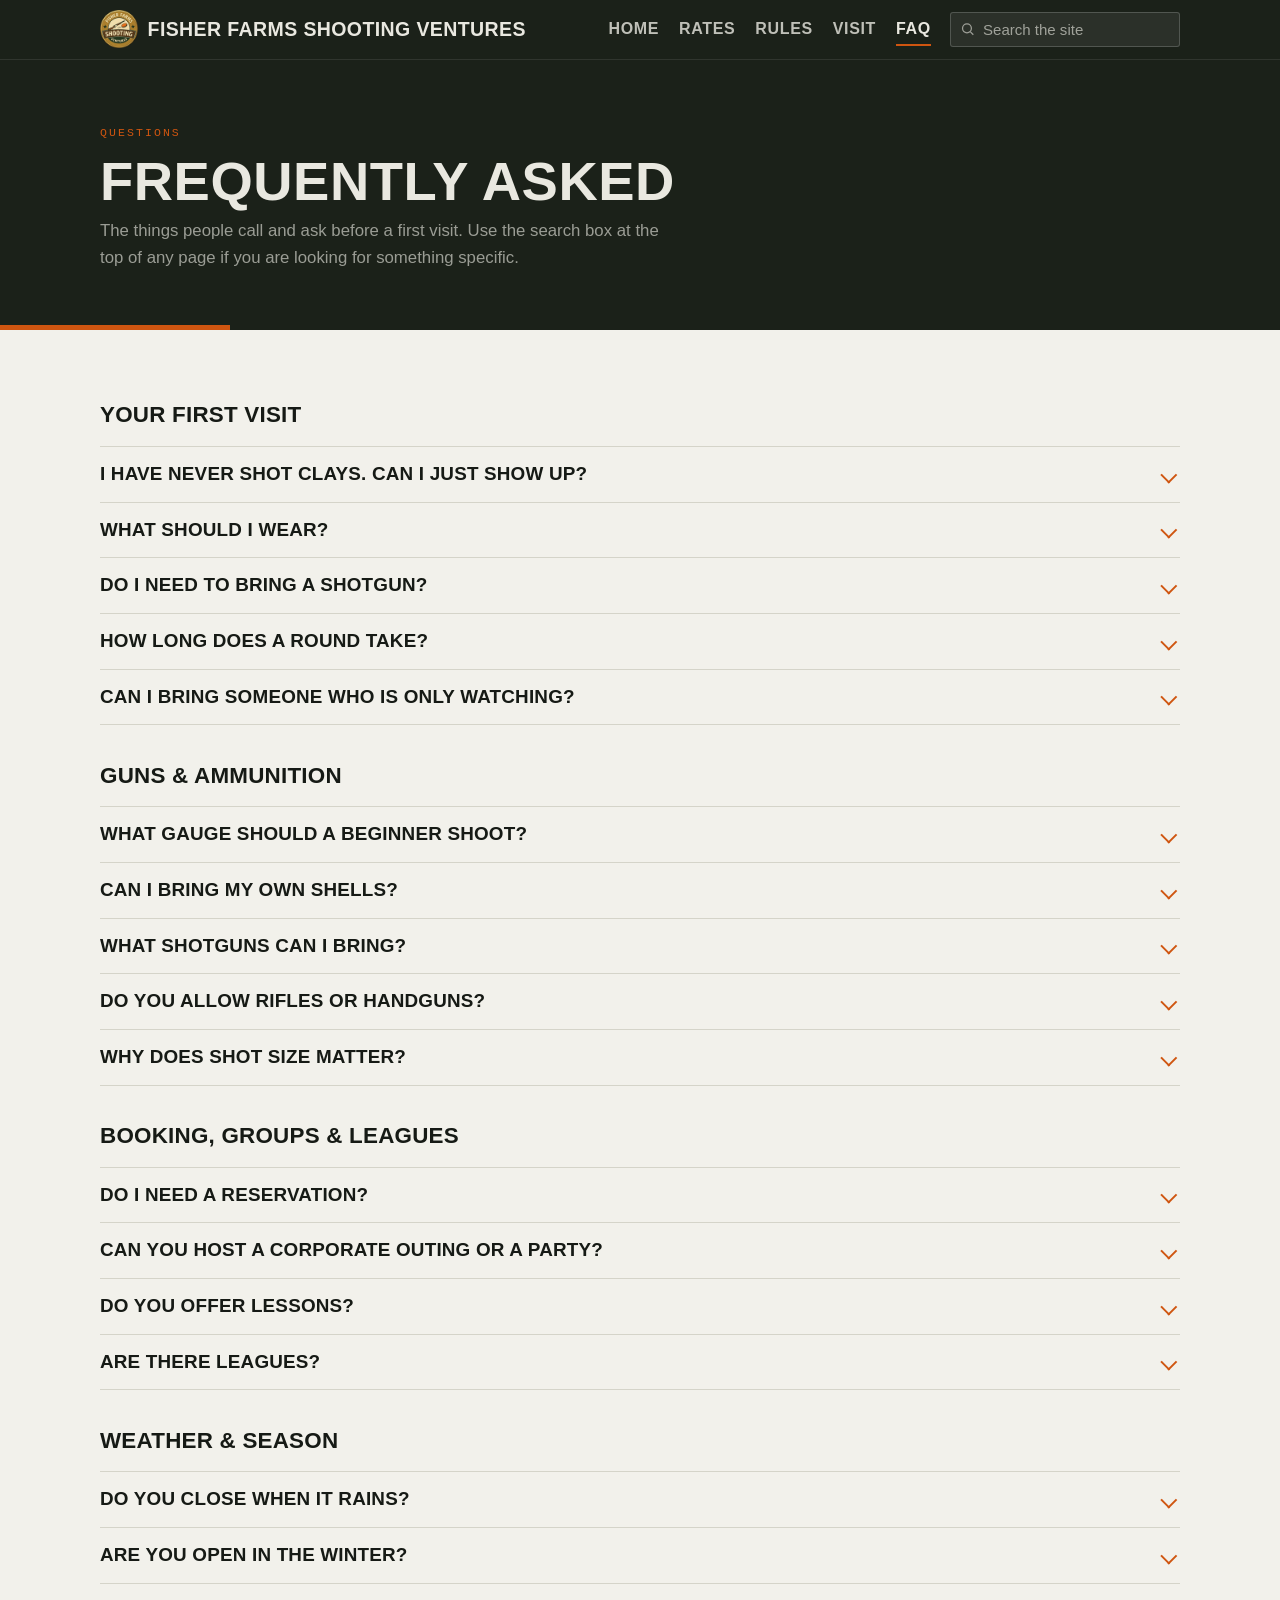
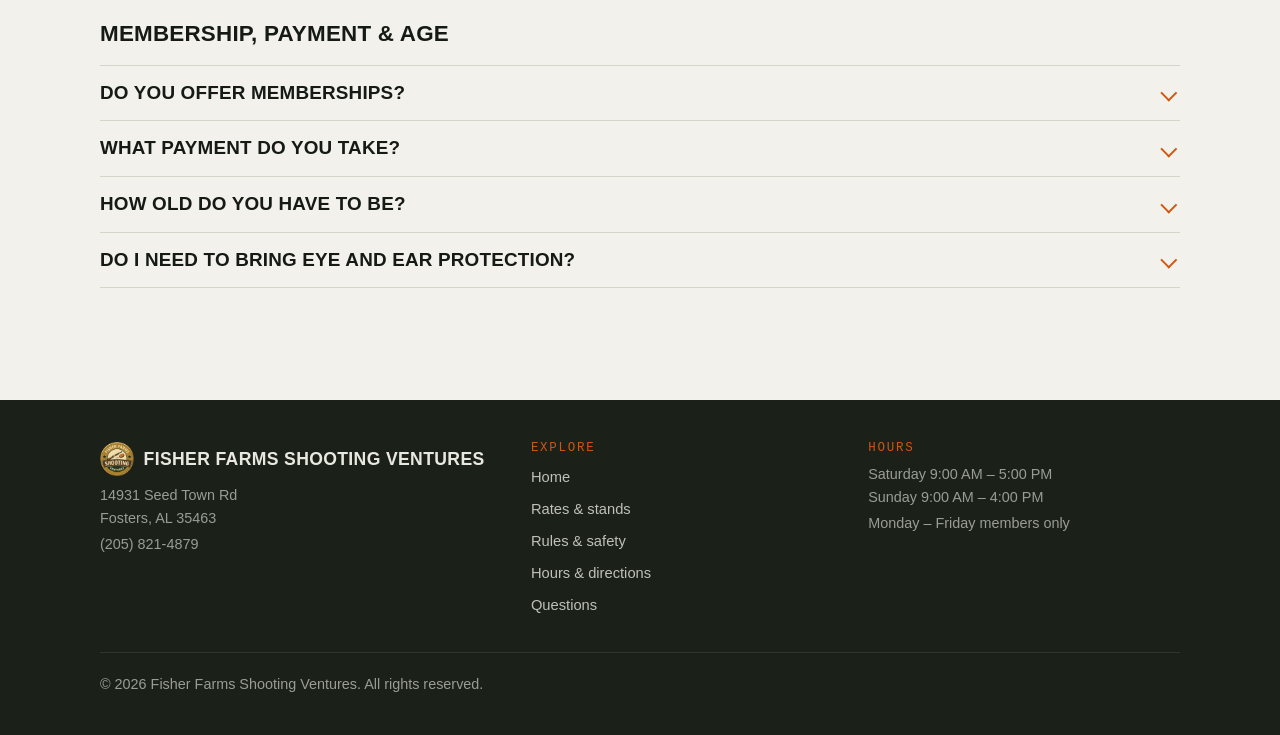
==== commit 1e899b39: "Security update" ====
--- a/faq.html
+++ b/faq.html
@@ -3,6 +3,8 @@
 <head>
 <meta charset="utf-8">
 <meta name="viewport" content="width=device-width, initial-scale=1">
+<meta http-equiv="Content-Security-Policy" content="default-src 'self'; img-src 'self' data:; style-src 'self' 'unsafe-inline' https://fonts.googleapis.com; font-src 'self' https://fonts.gstatic.com; script-src 'self'; connect-src 'none'; object-src 'none'; base-uri 'self'; form-action 'none'">
+<meta name="referrer" content="strict-origin-when-cross-origin">
 <title>Frequently Asked Questions — Fisher Farms Shooting Ventures</title>
 <meta name="description" content="Answers about first visits, gauges and shells, booking, weather, membership and minimum age at Fisher Farms Shooting Ventures.">
 <link rel="preconnect" href="https://fonts.googleapis.com">
@@ -14,7 +16,6 @@
 <link rel="apple-touch-icon" href="apple-touch-icon.png">
 <meta name="theme-color" content="#21351c">
 
-<!-- link previews: what shows when someone texts or posts the URL -->
 <meta property="og:type" content="website">
 <meta property="og:site_name" content="Fisher Farms Shooting Ventures">
 <meta property="og:title" content="Questions — Fisher Farms Shooting Ventures">
@@ -80,7 +81,7 @@
       </details>
       <details id="faq-how-long">
         <summary>How long does a round take?</summary>
-        <div class="answer"><p>A round of twenty-five at trap or skeet takes twenty to thirty minutes. Live Action runs longer because you will want to go again. <!-- EDIT: confirm typical round lengths and target counts --></div>
+        <div class="answer"><p>A round of twenty-five at trap or skeet takes twenty to thirty minutes. Live Action runs longer because you will want to go again.</div>
       </details>
       <details id="faq-spectators">
         <summary>Can I bring someone who is only watching?</summary>
@@ -98,7 +99,7 @@
       </details>
       <details id="faq-own-shells">
         <summary>Can I bring my own shells?</summary>
-        <div class="answer"><p>Yes, within the ammunition rules: target loads only, no slugs, no buckshot, no magnum field loads. <!-- EDIT: confirm shot size and load limits with the owner -->Ammunition is also sold at the clubhouse if you would rather not haul your own.</p></div>
+        <div class="answer"><p>Yes, within the ammunition rules: target loads only, no slugs, no buckshot, no magnum field loads.Ammunition is also sold at the clubhouse if you would rather not haul your own.</p></div>
       </details>
       <details id="faq-semi-auto">
         <summary>What shotguns can I bring?</summary>
@@ -110,7 +111,7 @@
       </details>
       <details id="faq-shot-size">
         <summary>Why does shot size matter?</summary>
-        <div class="answer"><p>Shot larger than a target load carries further than a range's safety fall zones are designed for. It is the most common reason a shooter gets stopped on a clay range, and it is nothing personal. <!-- EDIT: confirm the exact shot size limit --></div>
+        <div class="answer"><p>Shot larger than a target load carries further than a range's safety fall zones are designed for. It is the most common reason a shooter gets stopped on a clay range, and it is nothing personal.</div>
       </details>
       </div>
     </div>
@@ -128,11 +129,11 @@
       </details>
       <details id="faq-lessons">
         <summary>Do you offer lessons?</summary>
-        <div class="answer"><p><!-- EDIT: confirm whether instruction is offered -->Ask at the clubhouse or call (205) 821-4879.</p></div>
+        <div class="answer"><p>Ask at the clubhouse or call (205) 821-4879.</p></div>
       </details>
       <details id="faq-leagues">
         <summary>Are there leagues?</summary>
-        <div class="answer"><p><!-- EDIT: confirm league schedule -->Call or ask at the desk about current leagues and how to get on the list.</p></div>
+        <div class="answer"><p>Call or ask at the desk about current leagues and how to get on the list.</p></div>
       </details>
       </div>
     </div>
@@ -156,7 +157,7 @@
       <div class="faq">
       <details id="faq-membership-worth">
         <summary>Do you offer memberships?</summary>
-        <div class="answer"><p>Yes. Members can shoot Monday through Friday, when the range is closed to the public. <!-- EDIT: add membership pricing, what it includes, and how to sign up -->Call the clubhouse on (205) 821-4879 for pricing and how to join.</p></div>
+        <div class="answer"><p>Yes. Members can shoot Monday through Friday, when the range is closed to the public.Call the clubhouse on (205) 821-4879 for pricing and how to join.</p></div>
       </details>
       <details id="faq-payment">
         <summary>What payment do you take?</summary>
@@ -164,11 +165,11 @@
       </details>
       <details id="faq-age">
         <summary>How old do you have to be?</summary>
-        <div class="answer"><p>Shooters under 18 must be accompanied by a parent or guardian, who stays on the stand with them. Whether a particular young shooter is ready has more to do with size and attention than birthdays &mdash; ask at the clubhouse if you are not sure. <!-- EDIT: confirm minimum age --></p></div>
+        <div class="answer"><p>Shooters under 18 must be accompanied by a parent or guardian, who stays on the stand with them. Whether a particular young shooter is ready has more to do with size and attention than birthdays &mdash; ask at the clubhouse if you are not sure.</p></div>
       </details>
       <details id="faq-eye-ear">
         <summary>Do I need to bring eye and ear protection?</summary>
-        <div class="answer"><p><!-- EDIT: confirm whether loaner eye and ear protection is available -->Bring your own. Eye and ear protection is required for everyone in the shooting area, including anyone just watching.</p></div>
+        <div class="answer"><p>Bring your own. Eye and ear protection is required for everyone in the shooting area, including anyone just watching.</p></div>
       </details>
       </div>
     </div>
@@ -207,22 +208,6 @@
 <script src="search-data.js"></script>
 <script src="search.js"></script>
 
-<script>
-/* Open the matching question when someone arrives from a search result. */
-(function () {
-  function openFromHash() {
-    var id = location.hash.slice(1);
-    if (!id) return;
-    var el = document.getElementById(id);
-    if (!el) return;
-    if (el.tagName === "DETAILS") el.open = true;
-    var d = el.closest ? el.closest("details") : null;
-    if (d) d.open = true;
-    setTimeout(function () { el.scrollIntoView({ block: "center" }); }, 0);
-  }
-  window.addEventListener("hashchange", openFromHash);
-  document.addEventListener("DOMContentLoaded", openFromHash);
-})();
-</script>
+<script src="faq.js"></script>
 </body>
 </html>
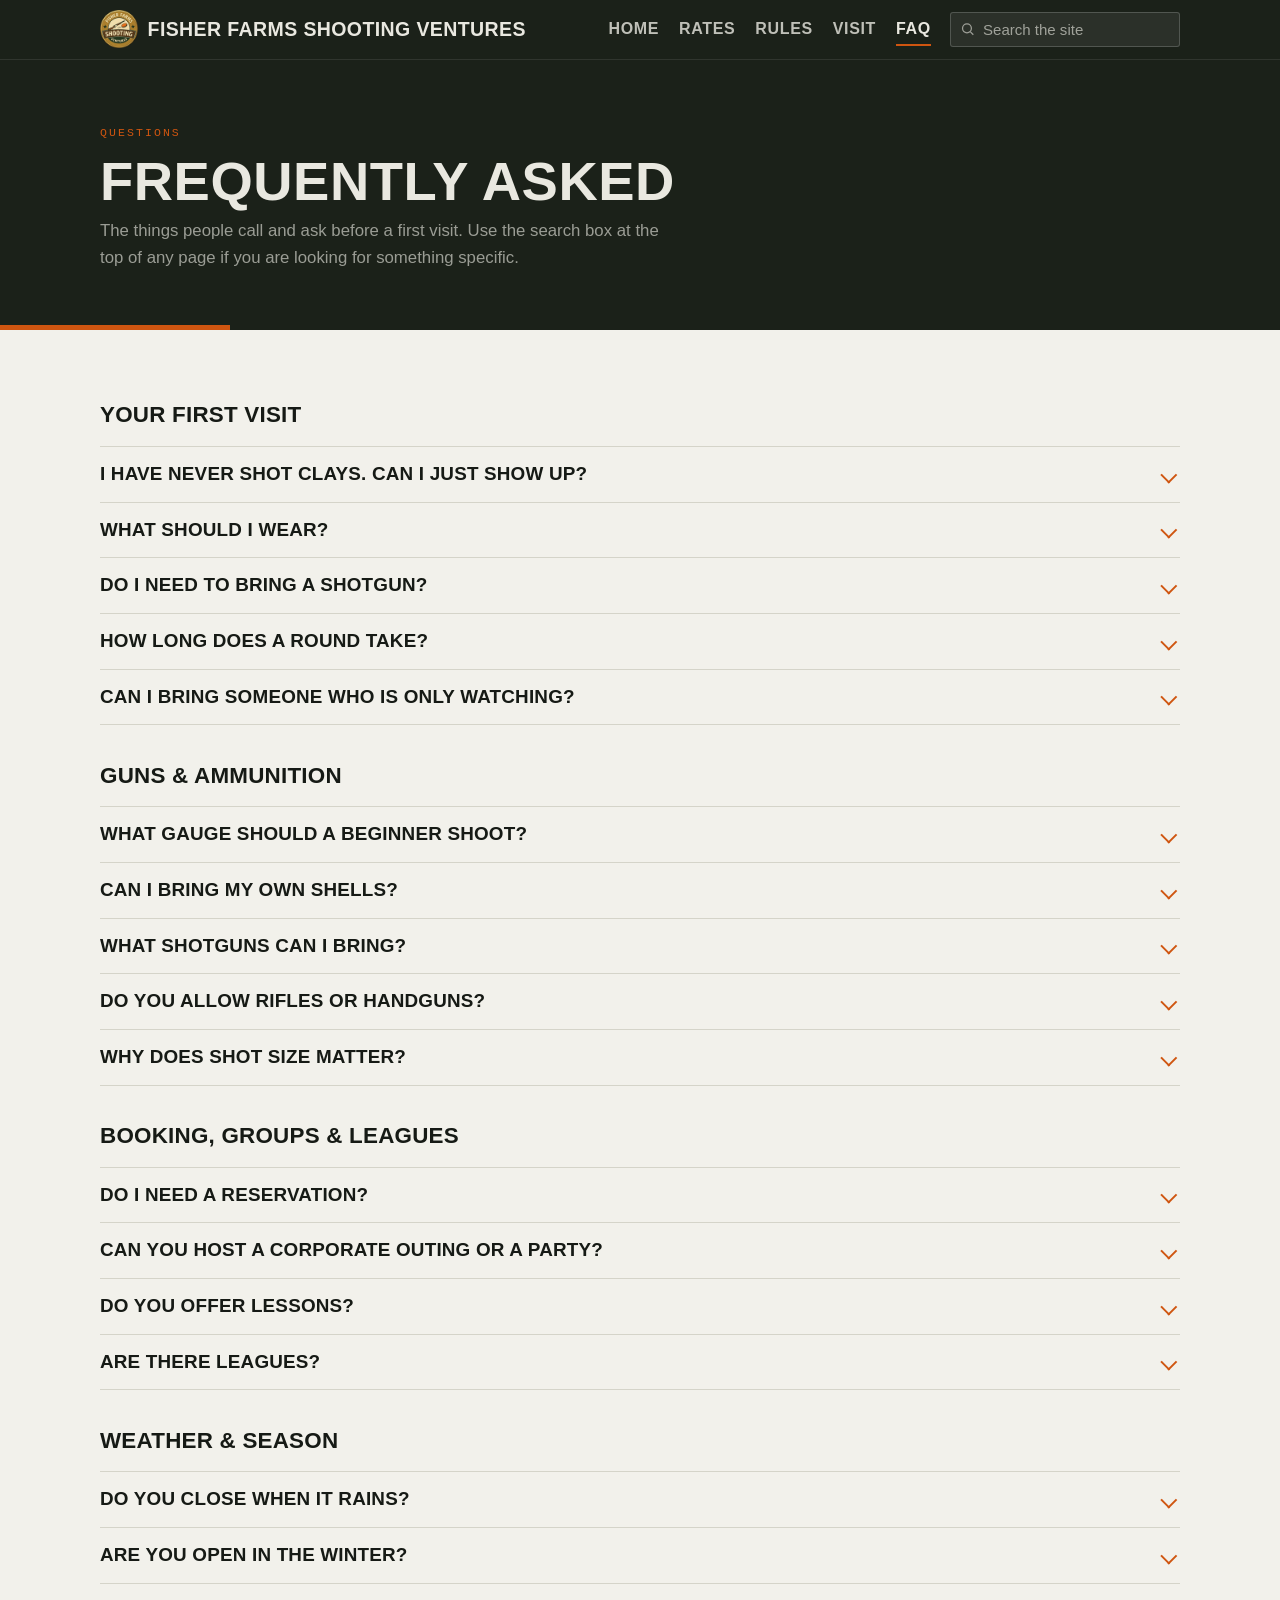
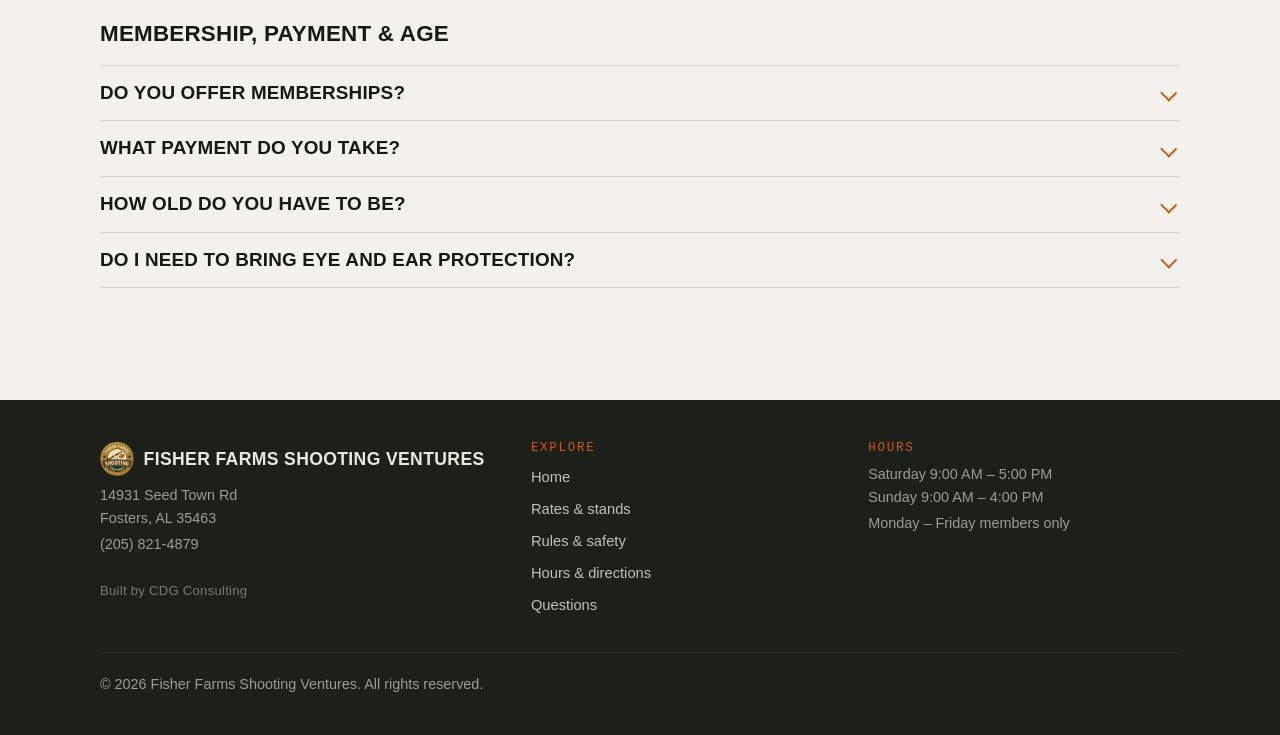
==== commit fb9063f9: "Build credit" ====
--- a/faq.html
+++ b/faq.html
@@ -183,6 +183,7 @@
       <div class="brand"><img class="logo" src="images/logo-96.png" alt="Fisher Farms Shooting Ventures logo" width="96" height="96">Fisher Farms Shooting Ventures</div>
       <p>14931 Seed Town Rd<br>Fosters, AL 35463</p>
       <p>(205) 821-4879</p>
+      <p class="credit">Built by CDG Consulting</p>
     </div>
     <div>
       <h2>Explore</h2>
--- a/style.css
+++ b/style.css
@@ -283,6 +283,7 @@
 @media (max-width:760px){footer.site .wrap{grid-template-columns:1fr;gap:1.4rem}}
 footer.site p{margin:.2rem 0;font-size:.9rem;color:var(--steel-dim)}
 footer.site .brand{font-size:1.1rem;margin-bottom:.5rem}
+footer.site .credit{margin-top:1.5rem;font-size:.82rem;letter-spacing:.02em;color:rgba(233,232,224,.45)}
 footer.site h2{font-size:.78rem;font-family:"IBM Plex Mono",monospace;letter-spacing:.14em;color:var(--accent);font-weight:500;margin-bottom:.5rem}
 footer.site ul{list-style:none;margin:0;padding:0}
 footer.site li{margin-bottom:.3rem}
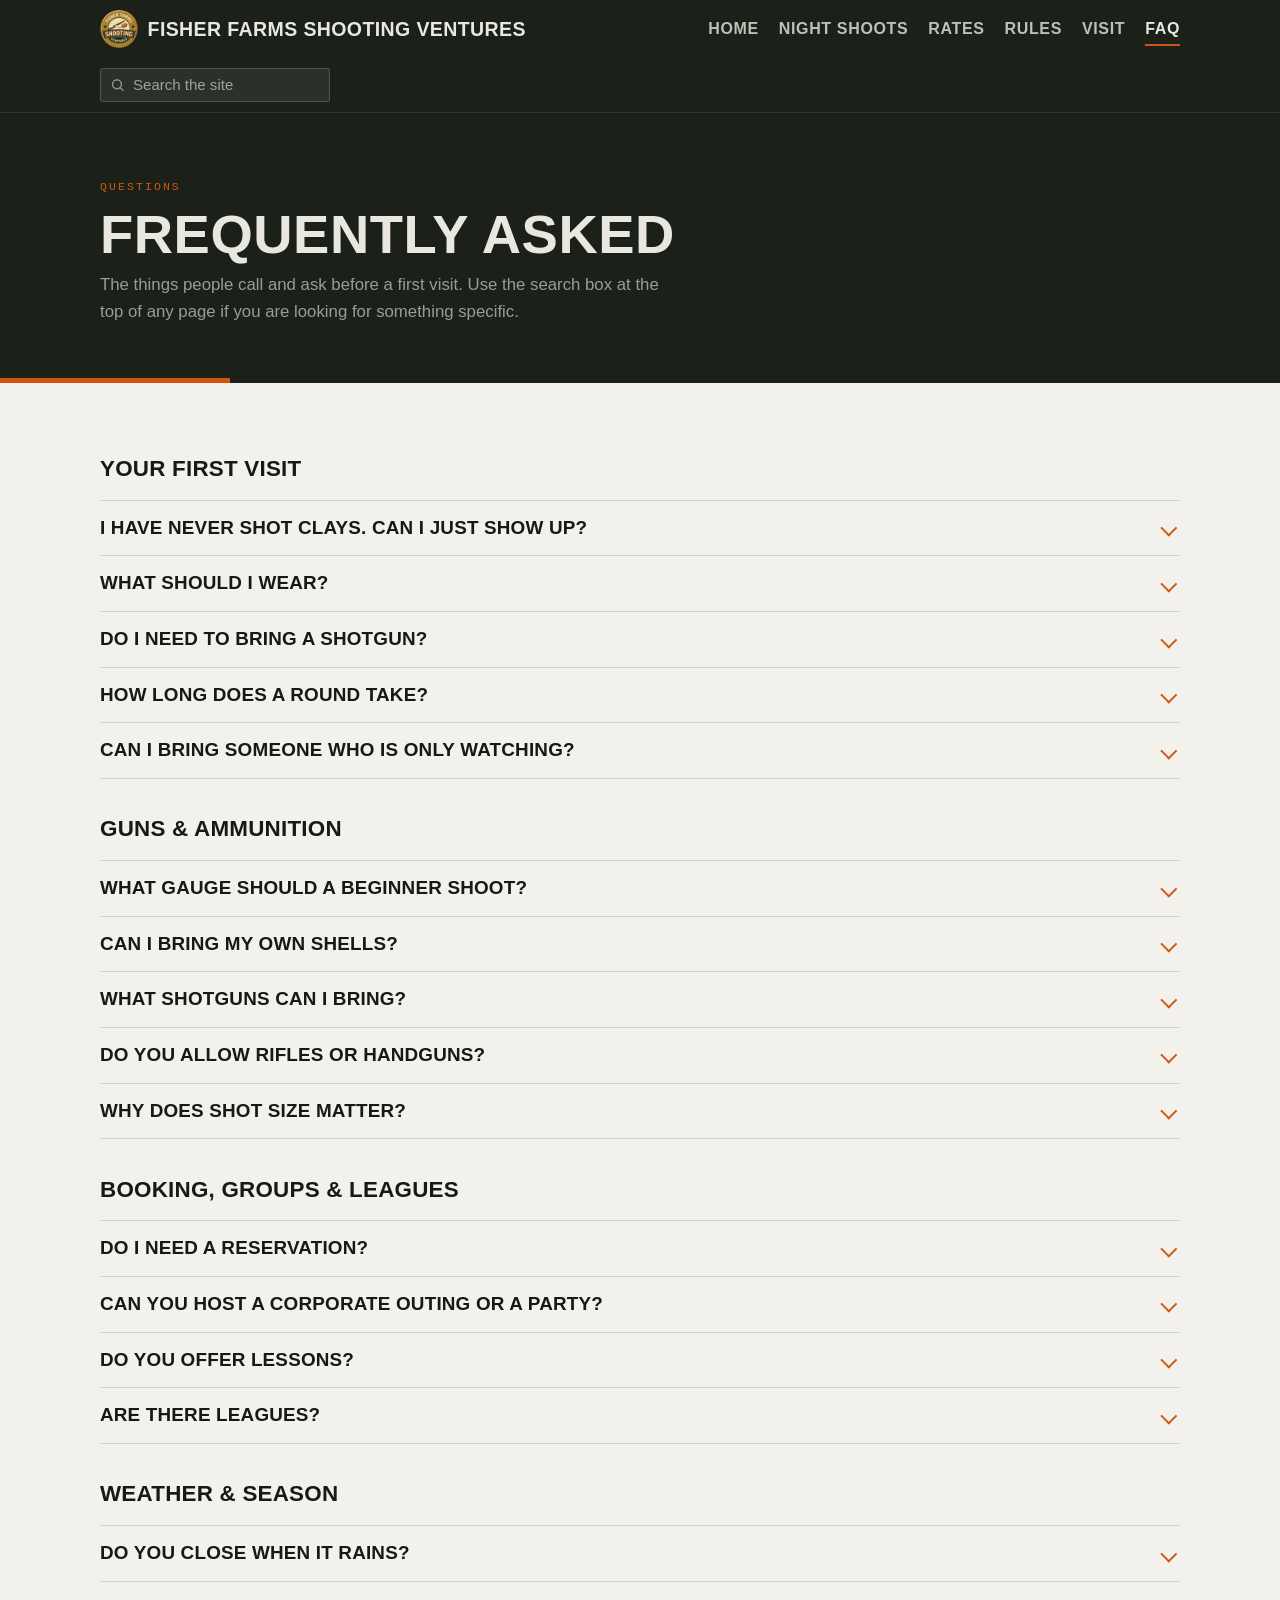
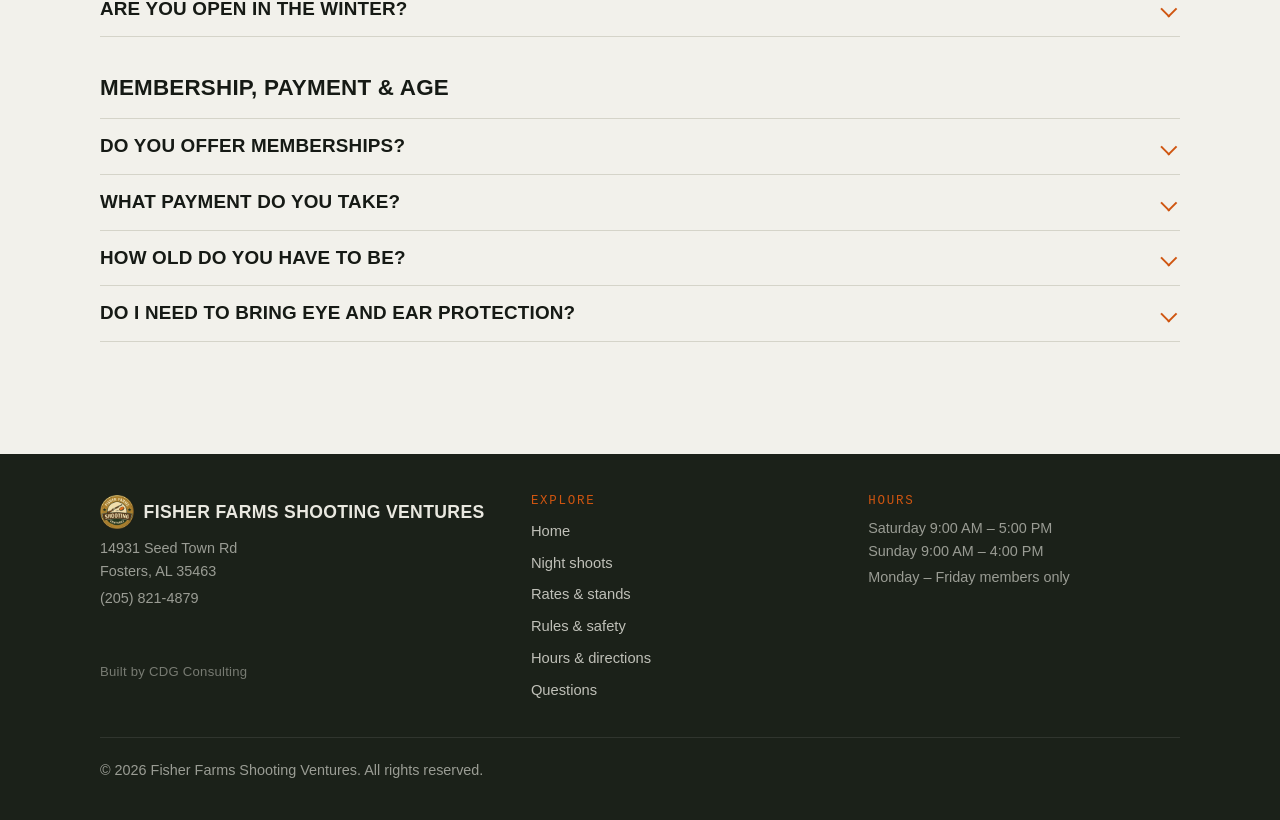
==== commit 9d6e75ff: "Night shoot" ====
--- a/faq.html
+++ b/faq.html
@@ -38,6 +38,7 @@
     <a class="brand" href="index.html"><img class="logo" src="images/logo-96.png" alt="" width="96" height="96">Fisher Farms Shooting Ventures</a>
     <nav class="nav" aria-label="Main">
       <a href="index.html">Home</a>
+      <a href="night-shoots.html">Night Shoots</a>
       <a href="rates.html">Rates</a>
       <a href="rules.html">Rules</a>
       <a href="visit.html">Visit</a>
@@ -189,6 +190,7 @@
       <h2>Explore</h2>
       <ul>
         <li><a href="index.html">Home</a></li>
+        <li><a href="night-shoots.html">Night shoots</a></li>
         <li><a href="rates.html">Rates &amp; stands</a></li>
         <li><a href="rules.html">Rules &amp; safety</a></li>
         <li><a href="visit.html">Hours &amp; directions</a></li>
--- a/style.css
+++ b/style.css
@@ -283,10 +283,49 @@
 @media (max-width:760px){footer.site .wrap{grid-template-columns:1fr;gap:1.4rem}}
 footer.site p{margin:.2rem 0;font-size:.9rem;color:var(--steel-dim)}
 footer.site .brand{font-size:1.1rem;margin-bottom:.5rem}
-footer.site .credit{margin-top:1.5rem;font-size:.82rem;letter-spacing:.02em;color:rgba(233,232,224,.45)}
+footer.site .credit{margin-top:3.2rem;font-size:.82rem;letter-spacing:.02em;color:rgba(233,232,224,.45)}
 footer.site h2{font-size:.78rem;font-family:"IBM Plex Mono",monospace;letter-spacing:.14em;color:var(--accent);font-weight:500;margin-bottom:.5rem}
 footer.site ul{list-style:none;margin:0;padding:0}
 footer.site li{margin-bottom:.3rem}
 footer.site a{color:var(--steel-ink);text-decoration:none;font-size:.92rem;opacity:.8}
 footer.site a:hover{opacity:1;color:var(--accent)}
 .colophon{border-top:1px solid rgba(255,255,255,.09);margin-top:1.8rem;padding-top:1.1rem}
+
+
+/* ---------------- night shoots ---------------- */
+.night-hero{
+  position:relative;overflow:hidden;isolation:isolate;
+  background:#080b07;color:#e9e8e0;
+  padding:clamp(3.4rem,9vw,6rem) 0 clamp(3rem,7vw,4.6rem);
+}
+.night-hero::before{            /* the glow, as if a target just went past */
+  content:"";position:absolute;z-index:-1;
+  width:min(760px,90vw);aspect-ratio:1;border-radius:50%;
+  right:-8%;top:-30%;
+  background:radial-gradient(circle, rgba(255,116,51,.30) 0%, rgba(255,116,51,.10) 42%, transparent 68%);
+}
+.night-hero::after{
+  content:"";position:absolute;z-index:-1;
+  width:min(520px,70vw);aspect-ratio:1;border-radius:50%;
+  left:-14%;bottom:-46%;
+  background:radial-gradient(circle, rgba(84,198,164,.16) 0%, transparent 66%);
+}
+.night-bg{position:absolute;inset:0;z-index:-2}
+.night-bg img{width:100%;height:100%;object-fit:cover;object-position:50% 62%;opacity:.55}
+.night-bg::after{
+  content:"";position:absolute;inset:0;
+  background:linear-gradient(100deg, rgba(4,6,4,.94) 0%, rgba(4,6,4,.82) 40%, rgba(4,6,4,.5) 72%, rgba(4,6,4,.4) 100%);
+}
+@media (max-width:860px){
+  .night-bg::after{background:linear-gradient(180deg, rgba(4,6,4,.8) 0%, rgba(4,6,4,.9) 60%, rgba(4,6,4,.95) 100%)}
+}
+.night-hero .eyebrow{color:#ff7433}
+.night-hero h1{
+  font-size:clamp(2.8rem,8vw,5.4rem);margin:.5rem 0 1rem;line-height:.95;
+}
+.night-hero h1 em{
+  font-style:normal;display:block;color:#ff7433;
+  text-shadow:0 0 28px rgba(255,116,51,.55), 0 0 70px rgba(255,116,51,.25);
+}
+.night-hero p{max-width:52ch;color:rgba(233,232,224,.8);font-size:clamp(1.02rem,2vw,1.18rem);margin:0 0 1.7rem}
+.night-hero .btn-ghost{color:#e9e8e0}
